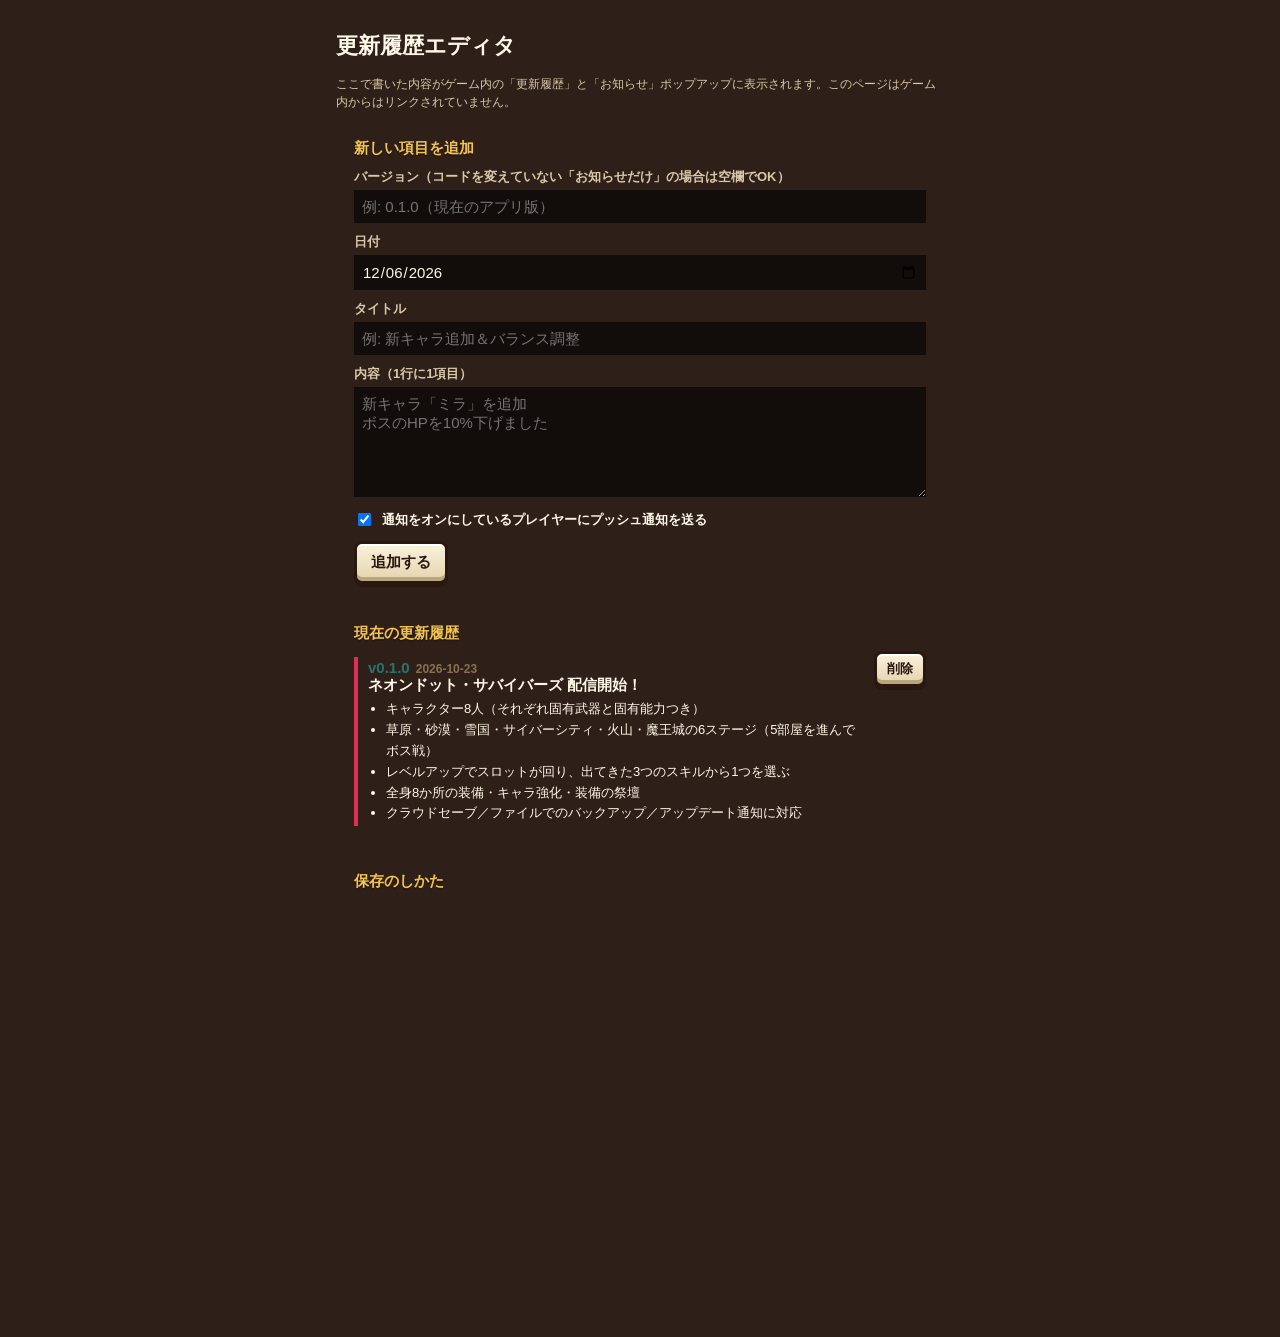
==== editor.html @ 1f6cefc2 "ネオンドット・サバイバーズ v0.1.0 初回公開 Co-Authored-By: Claude Opus 5.5 <noreply@anthropic.com> Claude-Session: ht" ====
<!doctype html>
<html lang="ja">
<head>
  <meta charset="utf-8">
  <meta name="viewport" content="width=device-width,initial-scale=1">
  <meta name="robots" content="noindex">
  <title>更新履歴エディタ</title>
  <link href="https://fonts.googleapis.com/css2?family=DotGothic16&display=swap" rel="stylesheet">
  <link rel="stylesheet" href="css/style.css">
  <style>
    html, body { overflow: auto; -webkit-user-select: text; user-select: text; }
    .wrap { max-width: 640px; margin: 0 auto; padding: 16px; }
    label { display: block; font-size: 13px; color: var(--muted); margin: 10px 0 4px; }
    input[type=text], input[type=date], textarea {
      width: 100%; background: #0009; color: var(--text); border: 2px solid var(--line);
      font-family: inherit; font-size: 15px; padding: 8px; -webkit-user-select: text; user-select: text;
    }
    textarea { min-height: 110px; }
    #out { font-family: monospace; font-size: 12px; min-height: 220px; }
    .entry-row { display: flex; align-items: flex-start; gap: 8px; }
    .entry-row .log-entry { flex: 1; margin: 6px 0; }
    ol { padding-left: 20px; font-size: 13px; line-height: 1.8; }
  </style>
</head>
<body>
  <div class="wrap">
    <h1 class="logo" style="font-size:22px">更新履歴エディタ</h1>
    <p class="muted">ここで書いた内容がゲーム内の「更新履歴」と「お知らせ」ポップアップに表示されます。このページはゲーム内からはリンクされていません。</p>

    <div class="panel">
      <h3>新しい項目を追加</h3>
      <label>バージョン（コードを変えていない「お知らせだけ」の場合は空欄でOK）</label>
      <input type="text" id="f-version" placeholder="例: 0.2.0">
      <label>日付</label>
      <input type="date" id="f-date">
      <label>タイトル</label>
      <input type="text" id="f-title" placeholder="例: 新キャラ追加＆バランス調整">
      <label>内容（1行に1項目）</label>
      <textarea id="f-items" placeholder="新キャラ「ミラ」を追加&#10;ボスのHPを10%下げました"></textarea>
      <label style="display:flex;gap:8px;align-items:center;color:var(--text)"><input type="checkbox" id="f-notify" checked> 通知をオンにしているプレイヤーにプッシュ通知を送る</label>
      <div class="row" style="margin-top:12px"><button class="btn primary" id="add">追加する</button></div>
    </div>

    <div class="panel">
      <h3>現在の更新履歴</h3>
      <div id="list"><p class="muted">読み込み中…</p></div>
    </div>

    <div class="panel">
      <h3>保存のしかた</h3>
      <ol>
        <li>下の「JSONをコピー」を押す</li>
        <li>「GitHubで開く」を押す（GitHubにログインした状態で）</li>
        <li>中身をすべて消して貼り付け →「Commit changes」</li>
        <li>数分後にゲームへ反映。通知にチェックがあればプッシュ通知も届きます</li>
      </ol>
      <textarea id="out" readonly></textarea>
      <div class="row" style="margin-top:8px">
        <button class="btn cyan" id="copy">JSONをコピー</button>
        <a class="btn" id="gh" target="_blank" rel="noopener" style="text-decoration:none">GitHubで開く</a>
      </div>
      <p class="muted" id="gh-note"></p>
    </div>
  </div>

  <script type="module">
    import { GITHUB_REPO, GITHUB_BRANCH } from './js/config.js';
    import { APP_VERSION } from './js/version.js';
    const $ = (s) => document.querySelector(s);
    const esc = (s) => String(s ?? '').replace(/[&<>"']/g, (c) => ({ '&': '&amp;', '<': '&lt;', '>': '&gt;', '"': '&quot;', "'": '&#39;' }[c]));
    let entries = [];

    $('#f-date').value = new Date().toLocaleDateString('sv-SE');
    $('#f-version').placeholder = `例: ${APP_VERSION}（現在のアプリ版）`;

    if (GITHUB_REPO) {
      $('#gh').href = `https://github.com/${GITHUB_REPO}/edit/${GITHUB_BRANCH}/changelog.json`;
    } else {
      $('#gh').removeAttribute('href');
      $('#gh').style.opacity = .4;
      $('#gh-note').textContent = 'js/config.js の GITHUB_REPO を設定するとボタンが使えます。';
    }

    function render() {
      $('#list').innerHTML = entries.length ? entries.map((e, i) => `
        <div class="entry-row">
          <div class="log-entry">
            <div><span class="ver">${e.version ? 'v' + esc(e.version) : 'お知らせ'}</span><span class="date">${esc(e.date)}</span>${e.notify ? ' <span class="muted">🔔</span>' : ''}</div>
            <div class="ttl">${esc(e.title)}</div>
            <ul>${(e.items || []).map((x) => `<li>${esc(x)}</li>`).join('')}</ul>
          </div>
          <button class="btn small danger" data-del="${i}">削除</button>
        </div>`).join('') : '<p class="muted">まだありません</p>';
      $('#out').value = JSON.stringify({ entries }, null, 2) + '\n';
    }

    $('#list').addEventListener('click', (e) => {
      const b = e.target.closest('[data-del]');
      if (b && confirm('この項目を削除しますか？')) { entries.splice(+b.dataset.del, 1); render(); }
    });

    $('#add').addEventListener('click', () => {
      const title = $('#f-title').value.trim();
      const items = $('#f-items').value.split('\n').map((s) => s.trim()).filter(Boolean);
      if (!title && !items.length) { alert('タイトルか内容を入力してください'); return; }
      const version = $('#f-version').value.trim();
      const date = $('#f-date').value;
      entries.unshift({ id: `${date}-${version || 'news'}-${Date.now().toString(36)}`, version, date, title, items, notify: $('#f-notify').checked });
      $('#f-title').value = ''; $('#f-items').value = '';
      render();
      $('#out').scrollIntoView({ behavior: 'smooth' });
    });

    $('#copy').addEventListener('click', async () => {
      try { await navigator.clipboard.writeText($('#out').value); } catch { $('#out').select(); document.execCommand('copy'); }
      $('#copy').textContent = 'コピーしました';
      setTimeout(() => ($('#copy').textContent = 'JSONをコピー'), 1500);
    });

    fetch('./changelog.json?t=' + Date.now(), { cache: 'no-store' })
      .then((r) => r.json()).then((j) => { entries = j.entries || []; render(); })
      .catch(() => { entries = []; render(); });
  </script>
</body>
</html>
---- css/style.css ----
/* ===== テーマ：手作りドットRPG風 =====
   枠画像（--f-panel など）と模様（--band など）は起動時に art.js で生成して差し込みます */
:root {
  --ink: #2a1810;
  --cream: #f4e8c8;
  --cream-d: #cdb88a;
  --brown: #4a3326;
  --brown-d: #2e1f18;
  --teal: #3fb6aa;
  --teal-d: #23766e;
  --gold: #f0c452;
  --red: #e02e58;
  --red-d: #9c1838;
  --green: #5aee6a;
  --text: #fff8e8;
  --muted: #d8c8a8;
  --safe-t: env(safe-area-inset-top, 0px);
  --safe-b: env(safe-area-inset-bottom, 0px);
  --font: 'M PLUS Rounded 1c', 'Hiragino Maru Gothic ProN', 'Hiragino Sans', 'Yu Gothic', sans-serif;
}

* { box-sizing: border-box; -webkit-tap-highlight-color: transparent; }
html, body {
  margin: 0; height: 100%; background: var(--brown-d); color: var(--text);
  font-family: var(--font); font-weight: 800; font-size: 15px; overflow: hidden;
  -webkit-user-select: none; user-select: none; touch-action: manipulation;
}
button { font-family: inherit; font-weight: 800; color: inherit; cursor: pointer; }
img.px, canvas { image-rendering: pixelated; image-rendering: crisp-edges; }
.hidden { display: none !important; }

/* 縁取り文字（参考画面のような白文字＋濃い縁） */
.ol {
  color: #fff;
  text-shadow: 2px 0 0 var(--ink), -2px 0 0 var(--ink), 0 2px 0 var(--ink), 0 -2px 0 var(--ink),
    1.5px 1.5px 0 var(--ink), -1.5px 1.5px 0 var(--ink), 1.5px -1.5px 0 var(--ink), -1.5px -1.5px 0 var(--ink), 0 3px 0 var(--ink);
}

#app { position: fixed; inset: 0; }
.screen { position: absolute; inset: 0; display: flex; flex-direction: column; }

/* 上下の飾り帯 */
.band { height: 22px; flex-shrink: 0; background: var(--band) repeat; background-size: 32px 32px; image-rendering: pixelated; box-shadow: inset 0 -3px 0 #8a7240, inset 0 3px 0 #d0bc84; }
#menu > .band:first-child, #loading > .band:first-child { height: calc(18px + var(--safe-t)); }
#menu > .band:last-child, #loading > .band:last-child { height: calc(14px + var(--safe-b)); }

/* ===== メニュー ===== */
#menu { background: var(--pattern) repeat, #3aa79c; background-size: 32px 32px; }
#menu > header, #menu > main, #menu > nav { width: 100%; max-width: 560px; margin: 0 auto; }

.topbar { display: flex; align-items: center; gap: 6px; padding: 8px 10px 6px; }
.rank {
  width: 52px; height: 52px; border-radius: 50%; flex-shrink: 0; position: relative;
  background: radial-gradient(circle at 40% 35%, #6ac8ff, #2a6ac8 70%); border: 3px solid var(--ink);
  box-shadow: inset 0 -4px 0 #1a4a98, 0 0 0 3px #e8d088, 0 3px 0 3px var(--ink);
  display: flex; flex-direction: column; align-items: center; justify-content: center; line-height: 1;
}
.rank-label { font-size: 10px; position: absolute; top: -8px; left: -6px; transform: rotate(-12deg); color: #ffd86a; }
.rank-num { font-size: 22px; }
.pill {
  flex: 1; display: flex; align-items: center; gap: 4px; height: 34px; padding: 0 10px 0 4px;
  background: linear-gradient(#3a2a20, #2a1c14); border: 3px solid var(--ink); border-radius: 18px;
  box-shadow: inset 0 0 0 2px #6a5038; font-size: 16px; justify-content: space-between;
}
.pill img { width: 26px; height: 26px; }
.cloud-dot { width: 26px; height: 26px; border: 3px solid var(--ink); border-radius: 50%; background: #6a5a50; padding: 0; flex-shrink: 0; }
.cloud-dot.ok { background: var(--green); }
.cloud-dot.syncing { background: var(--gold); animation: blink .6s steps(2) infinite; }
.cloud-dot.error { background: var(--red); }
@keyframes blink { 50% { opacity: .3; } }

#tab-content { flex: 1; overflow-y: auto; overflow-x: hidden; padding: 4px 10px 14px; -webkit-overflow-scrolling: touch; }

.tabbar { display: grid; grid-template-columns: repeat(4, 1fr); gap: 6px; padding: 6px 8px 8px; background: #6a5038; border-top: 3px solid var(--ink); box-shadow: inset 0 3px 0 #8a6a4a; }
.tabbar button {
  position: relative; height: 66px; padding: 4px 0 2px; border: 3px solid var(--ink); border-radius: 8px;
  background: linear-gradient(#f6ecd2, #dccca4); box-shadow: inset 0 -4px 0 #b8a07a, 0 3px 0 var(--ink);
  display: flex; flex-direction: column; align-items: center; justify-content: flex-end; gap: 1px; font-size: 13px;
}
.tabbar button img { height: 36px; width: auto; }
.tabbar button.active { background: linear-gradient(#5ad0c4, #2a948a); box-shadow: inset 0 -4px 0 #1a6a62, 0 3px 0 var(--ink); transform: translateY(-2px); }
.tabbar button:active { transform: translateY(2px); box-shadow: inset 0 -2px 0 #b8a07a, 0 1px 0 var(--ink); }
.dot-badge { position: absolute; top: 4px; right: 8px; width: 12px; height: 12px; border-radius: 50%; background: var(--red); border: 2px solid var(--ink); }

/* ===== 枠付きパネル ===== */
.panel { border: 12px solid transparent; border-image: var(--f-panel) 6 fill / 12px stretch; padding: 4px 6px; margin: 8px 0; image-rendering: pixelated; }
.paper { border: 12px solid transparent; border-image: var(--f-paper) 6 fill / 12px stretch; padding: 4px 6px; margin: 8px 0; color: var(--ink); }
.goldf { border: 12px solid transparent; border-image: var(--f-gold) 6 fill / 12px stretch; padding: 4px 6px; margin: 8px 0; }
.darkf { border: 12px solid transparent; border-image: var(--f-dark) 6 fill / 12px stretch; padding: 4px 6px; }
.panel h3, .goldf h3 { margin: 0 0 8px; font-size: 15px; color: var(--gold); text-shadow: 0 2px 0 var(--ink); }
.muted { color: var(--muted); font-size: 12px; font-weight: 500; line-height: 1.5; }
.paper .muted { color: #7a6040; }
.row { display: flex; gap: 8px; align-items: center; }
.row.wrap { flex-wrap: wrap; }
.spacer { flex: 1; }
.sep { height: 0; border-top: 2px dotted #c8b48a88; margin: 6px 0; }

/* ===== ボタン ===== */
.btn {
  font-size: 15px; padding: 9px 14px; border: 3px solid var(--ink); border-radius: 8px;
  background: linear-gradient(#fbf2dc, #e4d4ae); color: var(--ink);
  box-shadow: inset 0 -4px 0 #bba57c, inset 0 2px 0 #fff, 0 3px 0 var(--ink);
  position: relative;
}
.btn:active:not(:disabled) { transform: translateY(2px); box-shadow: inset 0 -2px 0 #bba57c, 0 1px 0 var(--ink); }
.btn.red { background: linear-gradient(#ff5a80, #d8204c); color: #fff; box-shadow: inset 0 -4px 0 var(--red-d), inset 0 2px 0 #ff9ab4, 0 3px 0 var(--ink); text-shadow: 0 2px 0 var(--red-d), 0 -1px 0 var(--red-d), 1px 0 0 var(--red-d), -1px 0 0 var(--red-d); }
.btn.teal { background: linear-gradient(#6adacc, #2a9a8e); color: #fff; box-shadow: inset 0 -4px 0 #1a6a62, inset 0 2px 0 #aaf4ea, 0 3px 0 var(--ink); text-shadow: 0 2px 0 #1a5a52, 1px 0 0 #1a5a52, -1px 0 0 #1a5a52; }
.btn.gold { background: linear-gradient(#ffe27a, #e0a822); color: var(--ink); box-shadow: inset 0 -4px 0 #a8740c, inset 0 2px 0 #fff4c0, 0 3px 0 var(--ink); }
.btn.dark { background: linear-gradient(#5a4436, #3a2a20); color: #fff; box-shadow: inset 0 -4px 0 #24160e, inset 0 2px 0 #7a604c, 0 3px 0 var(--ink); }
.btn.small { font-size: 13px; padding: 6px 10px; }
.btn.block { width: 100%; }
.btn:disabled { filter: grayscale(.7) brightness(.8); opacity: .75; }
.btn img { width: 18px; height: 18px; vertical-align: -4px; }

.stars { color: #ffd23a; letter-spacing: -1px; text-shadow: 0 2px 0 var(--ink); }
.stars .off { color: #6a5a4a; }

/* ===== ホーム ===== */
.home-top { display: flex; gap: 6px; justify-content: flex-end; }
.chip { font-size: 12px; padding: 5px 10px; border: 3px solid var(--ink); border-radius: 14px; background: var(--cream); color: var(--ink); box-shadow: 0 2px 0 var(--ink); position: relative; }
.chip .badge { position: absolute; top: -6px; right: -6px; width: 14px; height: 14px; border-radius: 50%; background: var(--red); border: 2px solid var(--ink); }

.stage-card { position: relative; }
.stage-ribbon {
  display: flex; align-items: center; justify-content: center; gap: 10px; margin: -2px -2px 8px; padding: 6px 8px;
  background: linear-gradient(#e8405e, #b81a40); border: 3px solid var(--ink); border-radius: 6px; box-shadow: inset 0 -3px 0 #8a1030;
}
.stage-ribbon .no { font-size: 22px; letter-spacing: 1px; }
.stage-ribbon .nm { font-size: 16px; }
.stage-view { position: relative; border: 3px solid var(--ink); border-radius: 4px; overflow: hidden; background: #000; }
.stage-view canvas { display: block; width: 100%; height: auto; }
.stage-arrow {
  position: absolute; top: 50%; transform: translateY(-50%); width: 40px; height: 56px; border: 3px solid var(--ink); border-radius: 8px;
  background: var(--cream); color: var(--ink); font-size: 18px; box-shadow: 0 3px 0 var(--ink); z-index: 2;
}
.stage-arrow.l { left: 6px; } .stage-arrow.r { right: 6px; }
.stage-arrow:disabled { opacity: .35; }
.rooms { display: flex; align-items: center; justify-content: center; gap: 6px; margin: 10px 0 4px; font-size: 12px; }
.rooms i { width: 18px; height: 18px; border: 3px solid var(--ink); border-radius: 4px; background: var(--cream); display: inline-block; }
.rooms i.boss { background: var(--red); width: 26px; }
.rooms .arrow { color: var(--cream-d); }
.stage-meta { display: flex; justify-content: space-between; font-size: 13px; margin-top: 4px; }
.stage-meta .ok { color: var(--green); } .stage-meta .warn { color: #ff8a9a; }
.btn-start { width: 100%; font-size: 28px; letter-spacing: 8px; padding: 12px 0 14px; margin-top: 6px; }

/* ===== 装備・キャラ ===== */
.subtabs { display: flex; gap: 6px; margin: 4px 0 0; }
.subtabs button { flex: 1; font-size: 14px; padding: 8px 4px; }
.subtabs button.active { background: linear-gradient(#ff5a80, #d8204c); color: #fff; box-shadow: inset 0 -4px 0 var(--red-d), 0 3px 0 var(--ink); text-shadow: 0 2px 0 var(--red-d); }

.equip-stage {
  display: grid; grid-template-columns: 1fr 1.25fr 1fr; gap: 6px; align-items: center; padding: 10px 6px; margin: 8px 0;
  border: 3px solid var(--ink); border-radius: 6px;
  background: radial-gradient(ellipse at 50% 65%, #fff4d8 0, #f0e2c0 45%, #d8c49a 100%);
  box-shadow: inset 0 0 0 3px #b89a6a; position: relative; overflow: hidden;
}
.equip-stage::before, .equip-stage::after { content: ''; position: absolute; top: 0; bottom: 0; width: 18px; background: linear-gradient(90deg, #7a1a2a, #b02a3a 50%, #7a1a2a); border: 0 solid var(--ink); }
.equip-stage::before { left: 0; border-right-width: 3px; } .equip-stage::after { right: 0; border-left-width: 3px; }
.slot-col { display: flex; flex-direction: column; gap: 6px; z-index: 1; }
.slot-col.l { padding-left: 14px; } .slot-col.r { padding-right: 14px; }
.equip-center { text-align: center; z-index: 1; }
.equip-center img { width: 100%; max-width: 150px; animation: bob 1.6s steps(2) infinite; }
@keyframes bob { 50% { transform: translateY(-3px); } }
.statbar { margin-top: 4px; padding: 4px 6px; background: #6a6a6aee; border: 3px solid var(--ink); border-radius: 6px; font-size: 13px; color: #fff; line-height: 1.3; }
.statbar b { color: #ffe27a; font-weight: 800; }

/* アイテムタイル（参考画面のレア度枠） */
.itile {
  position: relative; aspect-ratio: 1; padding: 0; border: 3px solid var(--ink); border-radius: 6px;
  background: radial-gradient(circle at 50% 45%, var(--rc) 0, var(--rd) 75%);
  box-shadow: inset 0 0 0 3px #f0c452, inset 0 0 0 5px var(--ink), 0 3px 0 var(--ink);
  display: flex; align-items: center; justify-content: center; overflow: hidden;
}
.itile img.ic { width: 64%; height: 64%; filter: drop-shadow(0 2px 0 #0006); }
.itile .lv { position: absolute; bottom: 2px; left: 0; right: 0; text-align: center; font-size: 11px; }
.itile .rar { position: absolute; top: 4px; left: 6px; font-size: 10px; }
.itile .who { position: absolute; top: 3px; right: 3px; width: 20px; height: 20px; border-radius: 50%; background: #fff8; border: 2px solid var(--ink); }
.itile.empty { background: #0002; box-shadow: inset 0 0 0 2px #b89a6a; border-style: dashed; color: #7a6040; font-size: 11px; flex-direction: column; }
.itile.empty img { width: 40%; opacity: .35; filter: grayscale(1); }
.itile.new::after { content: 'NEW'; position: absolute; top: 4px; right: 4px; font-size: 9px; background: var(--red); color: #fff; padding: 0 3px; border-radius: 3px; border: 1px solid var(--ink); }
.itile.ssr { animation: shine 2.5s linear infinite; }
@keyframes shine { 0%, 100% { filter: brightness(1); } 50% { filter: brightness(1.25); } }
.inv { display: grid; grid-template-columns: repeat(5, 1fr); gap: 6px; }
.inv-tools { display: flex; align-items: center; gap: 6px; margin: 6px 0; }
.inv-tools .filter { flex: 1; display: flex; gap: 4px; overflow-x: auto; }
.inv-tools .filter button { font-size: 11px; padding: 5px 8px; white-space: nowrap; }
.inv-tools .filter button.active { background: linear-gradient(#6adacc, #2a9a8e); color: #fff; text-shadow: 0 1px 0 #1a5a52; }

/* キャラ選択 */
.char-show {
  position: relative; display: grid; grid-template-columns: 1fr 1.15fr; gap: 6px; align-items: center; min-height: 220px; padding: 8px;
  border: 3px solid var(--ink); border-radius: 6px; margin: 8px 0; overflow: hidden;
  background: radial-gradient(ellipse at 30% 60%, #fffbe8 0, var(--cbg) 70%);
  box-shadow: inset 0 0 0 3px #ffffff55;
}
.char-show .big { width: 100%; max-width: 180px; justify-self: center; animation: bob 1.4s steps(2) infinite; filter: drop-shadow(0 6px 0 #0003); }
.char-info { color: #fff; }
.char-info .nm { font-size: 20px; }
.char-info .role { font-size: 11px; color: var(--muted); font-weight: 500; }
.char-info .lvline { font-size: 15px; margin: 4px 0 2px; }
.char-info .st { font-size: 14px; line-height: 1.5; }
.ability { display: flex; gap: 6px; align-items: center; margin-top: 6px; font-size: 12px; line-height: 1.3; text-align: left; width: 100%; background: none; border: 0; padding: 0; color: #fff; }
.ability img { width: 34px; height: 34px; flex-shrink: 0; border: 2px solid var(--ink); border-radius: 6px; background: linear-gradient(#ffe9a8, #e0b04a); box-shadow: inset 0 0 0 2px #fff6; }
.ability small { display: block; color: var(--muted); font-weight: 500; font-size: 11px; }
.char-grid { display: grid; grid-template-columns: repeat(4, 1fr); gap: 6px; }
.ctile {
  position: relative; aspect-ratio: 1; padding: 0; border: 3px solid var(--ink); border-radius: 6px; overflow: hidden;
  background: radial-gradient(circle at 50% 70%, #fff6dc, var(--cbg)); box-shadow: 0 3px 0 var(--ink);
}
.ctile img { width: 100%; height: 100%; object-fit: contain; image-rendering: pixelated; }
.ctile.active { box-shadow: 0 0 0 3px #ffe27a, 0 3px 0 var(--ink); transform: translateY(-2px); }
.ctile .pct { position: absolute; top: 2px; left: 0; right: 0; text-align: center; font-size: 10px; }
.ctile .lvl { position: absolute; bottom: 1px; right: 4px; font-size: 11px; }
.ctile .using { position: absolute; bottom: 1px; left: 4px; font-size: 10px; background: var(--red); padding: 0 4px; border-radius: 4px; border: 2px solid var(--ink); }
.ctile.locked img { filter: brightness(0) opacity(.55); }
.ctile.locked .lockic { position: absolute; inset: 0; display: flex; flex-direction: column; align-items: center; justify-content: center; font-size: 10px; }
.ctile.locked .lockic img { width: 40%; height: auto; filter: none; }

/* ===== 抽選 ===== */
.altar { text-align: center; padding: 10px; }
.altar img { width: 120px; filter: drop-shadow(0 0 12px #ffd86a); animation: bob 1.8s steps(2) infinite; }
.altar .ttl { font-size: 22px; margin-top: 4px; }
.rates { font-size: 12px; display: flex; gap: 10px; flex-wrap: wrap; justify-content: center; margin-top: 8px; }
.gacha-result { display: grid; grid-template-columns: repeat(5, 1fr); gap: 6px; }
.gacha-result .itile { animation: pop .35s steps(4) both; }
@keyframes pop { from { transform: scale(0) rotate(-20deg); } }

/* ===== 設定 ===== */
.set-row { display: flex; align-items: center; gap: 8px; padding: 8px 0; border-top: 2px dotted #c8b48a55; }
.set-row:first-of-type { border-top: 0; }
.set-row .lbl { flex: 1; }
.set-row .lbl small { display: block; color: var(--muted); font-size: 11px; font-weight: 500; margin-top: 2px; line-height: 1.4; }
.toggle { width: 58px; height: 30px; border: 3px solid var(--ink); border-radius: 16px; background: #6a5a50; position: relative; padding: 0; flex-shrink: 0; box-shadow: 0 2px 0 var(--ink); }
.toggle::after { content: ''; position: absolute; top: 2px; left: 2px; width: 20px; height: 20px; border-radius: 50%; background: #fff; border: 2px solid var(--ink); transition: left .1s; }
.toggle.on { background: var(--teal); }
.toggle.on::after { left: 30px; }
.account { display: flex; align-items: center; gap: 10px; margin-bottom: 8px; }
.account img { width: 38px; height: 38px; border-radius: 50%; border: 3px solid var(--ink); }
.btn-grid { display: grid; grid-template-columns: 1fr 1fr; gap: 8px; }

.log-entry { border-left: 4px solid var(--red); padding: 2px 0 2px 10px; margin: 10px 0; }
.log-entry .ver { color: var(--teal-d); }
.log-entry .date { color: #8a7050; font-size: 12px; margin-left: 6px; }
.log-entry ul { margin: 4px 0 0; padding-left: 18px; font-size: 13px; line-height: 1.6; font-weight: 500; }

/* ===== モーダル ===== */
#modal-root .overlay { position: fixed; inset: 0; z-index: 50; background: rgba(20,10,8,.62); display: flex; align-items: center; justify-content: center; padding: 14px; animation: fade .12s; }
@keyframes fade { from { opacity: 0; } }
.modal { width: 100%; max-width: 420px; max-height: 86vh; overflow-y: auto; color: var(--ink); animation: zoom .16s steps(3); border: 14px solid transparent; border-image: var(--f-paper) 6 fill / 14px stretch; padding: 4px 6px; }
@keyframes zoom { from { transform: scale(.85); } }
.modal h2 { margin: -4px -6px 10px; padding: 8px; font-size: 18px; text-align: center; background: linear-gradient(#e8405e, #b81a40); border: 3px solid var(--ink); border-radius: 6px; color: #fff; text-shadow: 0 2px 0 #7a1030; box-shadow: inset 0 -3px 0 #8a1030; }
.modal .mbody { font-size: 14px; line-height: 1.6; font-weight: 500; }
.modal .mbody b { font-weight: 800; }
.modal .mbtns { display: flex; gap: 8px; margin-top: 14px; flex-wrap: wrap; }
.modal .mbtns .btn { flex: 1; min-width: 96px; }
.modal textarea { width: 100%; height: 110px; background: #fff; color: var(--ink); border: 3px solid var(--ink); border-radius: 6px; font-family: monospace; font-size: 11px; padding: 6px; -webkit-user-select: text; user-select: text; }
.compare { display: grid; grid-template-columns: 1fr 1fr; gap: 8px; }
.compare > div { background: #fff8; border: 3px solid var(--ink); border-radius: 6px; padding: 8px; font-size: 12px; line-height: 1.7; }
.compare h4 { margin: 0 0 4px; color: var(--red-d); font-size: 14px; }
.item-detail { display: flex; gap: 12px; align-items: flex-start; }
.item-detail .itile { width: 84px; flex-shrink: 0; }
.item-detail .stats div { font-size: 14px; }

/* リザルト */
.result-title { font-size: 30px; text-align: center; letter-spacing: 3px; margin: 2px 0 8px; }
.result-title.win { color: #ffd23a; }
.result-title.lose { color: #ff6a8a; }
.result-grid { display: grid; grid-template-columns: auto 1fr; gap: 3px 12px; font-size: 14px; }
.result-grid b { color: #8a6a4a; }
.rewards { display: flex; gap: 6px; justify-content: center; flex-wrap: wrap; margin-top: 10px; }
.reward { background: #fff8; border: 3px solid var(--ink); border-radius: 8px; padding: 4px 10px; display: flex; align-items: center; gap: 6px; font-size: 14px; }
.reward img { width: 24px; height: 24px; }

/* ===== 戦闘画面 ===== */
#battle { background: #000; touch-action: none; }
#game { position: absolute; inset: 0; width: 100%; height: 100%; }
.battle-band { position: absolute; left: 0; right: 0; z-index: 4; pointer-events: none; }
.battle-band.top { top: 0; height: calc(14px + var(--safe-t)); }
.battle-band.bottom { bottom: 0; height: calc(12px + var(--safe-b)); }
.hud { position: absolute; inset: 0; pointer-events: none; z-index: 5; }
.round-btn {
  pointer-events: auto; position: absolute; top: calc(20px + var(--safe-t)); right: 8px; width: 58px; height: 58px; border-radius: 50%;
  background: radial-gradient(circle at 40% 35%, #5a4a40, #2a1c16); border: 3px solid #f4e8c8; box-shadow: 0 0 0 3px var(--ink), 0 3px 0 3px var(--ink);
  color: #fff; font-size: 11px; line-height: 1.2;
}
.hud-left { position: absolute; left: 0; top: calc(86px + var(--safe-t)); display: flex; flex-direction: column; gap: 6px; }
.hbar {
  display: flex; align-items: center; gap: 6px; min-width: 150px; height: 30px; padding: 0 12px 0 8px; justify-content: space-between;
  background: linear-gradient(#5a4232, #3a2a20); border: 3px solid var(--ink); border-left: 0; border-radius: 0 16px 16px 0;
  box-shadow: inset 0 0 0 2px #3fb6aa88; font-size: 15px;
}
.hbar img { width: 22px; height: 22px; }
.hlabel { font-size: 11px; background: #fff; color: var(--ink); padding: 0 6px; border-radius: 4px; border: 2px solid var(--ink); }
.hud-right { position: absolute; right: 74px; top: calc(22px + var(--safe-t)); width: 150px; }
.lvbox { display: flex; justify-content: space-between; align-items: center; height: 30px; padding: 0 10px; background: linear-gradient(#5a4232, #3a2a20); border: 3px solid var(--ink); border-radius: 6px 6px 0 0; font-size: 17px; }
.expbar { height: 12px; background: #2a1c14; border: 3px solid var(--ink); border-top: 0; border-radius: 0 0 6px 6px; padding: 1px; }
.expbar .fill { height: 100%; width: 0; background: linear-gradient(#fff27a, #e0c020); border-radius: 2px; }
.roombox { margin-top: 6px; font-size: 12px; text-align: right; }
.roombar { height: 10px; background: #2a1c14; border: 3px solid var(--ink); border-radius: 6px; margin-top: 2px; overflow: hidden; }
.roombar .fill { height: 100%; width: 0; background: linear-gradient(#7aff8a, #2ab83a); }
.roombar.open .fill { background: linear-gradient(#ffe27a, #e0a822); animation: blink .5s steps(2) infinite; }
.bossbar { position: absolute; left: 50%; transform: translateX(-50%); bottom: calc(28px + var(--safe-b)); width: min(320px, 70vw); display: flex; align-items: center; gap: 6px; font-size: 13px; }
.bossbar .track { flex: 1; height: 14px; background: #2a1c14; border: 3px solid var(--ink); border-radius: 6px; overflow: hidden; }
.bossbar .fill { height: 100%; width: 100%; background: linear-gradient(#ff7a8a, #d8204c); }
.banner { position: absolute; top: 40%; left: 0; right: 0; text-align: center; font-size: 26px; z-index: 6; pointer-events: none; opacity: 0; }
.banner.show { animation: banner 1.8s forwards; }
@keyframes banner { 0% { opacity: 0; transform: scale(1.8); } 12% { opacity: 1; transform: scale(1); } 80% { opacity: 1; } 100% { opacity: 0; transform: translateY(-20px); } }
#joy { position: absolute; width: 100px; height: 100px; margin: -50px 0 0 -50px; border: 3px solid #fff8; border-radius: 50%; z-index: 4; pointer-events: none; background: #0002; }
#joy-knob { position: absolute; left: 50%; top: 50%; width: 42px; height: 42px; margin: -21px 0 0 -21px; border-radius: 50%; background: #fff6; border: 3px solid #fff; }
.hint { position: absolute; bottom: calc(40px + var(--safe-b)); left: 0; right: 0; text-align: center; font-size: 14px; pointer-events: none; animation: blink 1.2s steps(2) infinite; z-index: 5; }

/* レベルアップ（スロット） */
#levelup { position: absolute; inset: 0; z-index: 20; background: rgba(30,14,10,.55); display: flex; flex-direction: column; justify-content: center; padding: 0 12px; }
.lv-title { text-align: center; font-size: 16px; margin-bottom: 10px; }
.lv-cards { display: flex; flex-direction: column; gap: 10px; width: 100%; max-width: 480px; margin: 0 auto; }
.lv-card {
  position: relative; display: flex; gap: 12px; align-items: center; text-align: left; padding: 10px 12px; min-height: 96px; color: #fff;
  border: 12px solid transparent; border-image: var(--f-panel) 6 fill / 12px stretch; background: none;
  clip-path: polygon(14px 0, 100% 0, 100% calc(100% - 14px), calc(100% - 14px) 100%, 0 100%, 0 14px);
  animation: cardin .25s steps(4) both;
}
.lv-card:nth-child(2) { animation-delay: .05s; } .lv-card:nth-child(3) { animation-delay: .1s; }
@keyframes cardin { from { transform: translateX(-40px); opacity: 0; } }
.lv-card.ready:active { transform: scale(.97); }
.lv-card.ready::after { content: ''; position: absolute; inset: -12px; border: 3px solid transparent; }
.lv-card.ready:hover { filter: brightness(1.12); }
.reel-frame { width: 70px; height: 70px; flex-shrink: 0; border: 3px solid var(--ink); border-radius: 8px; padding: 4px; position: relative; background: linear-gradient(#ffe9a8, #c89a3a); box-shadow: inset 0 0 0 2px #fff8; }
.reel-frame.w { background: linear-gradient(#ffb0a0, #d8503a); }
.reel-frame.p { background: linear-gradient(#b8f0a0, #4ab84a); }
.reel-frame.s { background: linear-gradient(135deg, #ff7a9a, #ffd23a, #6ae86a, #4ac8ff, #c45cff); }
.reel { width: 100%; height: 100%; overflow: hidden; border-radius: 4px; background: #fff8e0; border: 2px solid var(--ink); }
.reel .strip { display: flex; flex-direction: column; }
.reel .strip img { width: 100%; aspect-ratio: 1; padding: 6px; display: block; }
.lv-text { flex: 1; min-width: 0; }
.lv-name { font-size: 16px; }
.lv-desc { font-size: 13px; font-weight: 500; line-height: 1.45; color: #f4e8c8; }
.lv-card .lv-badge { position: absolute; top: -6px; right: 0; font-size: 11px; padding: 1px 8px; border-radius: 10px; border: 2px solid var(--ink); background: var(--gold); color: var(--ink); }
.lv-card .lv-badge.new { background: var(--red); color: #fff; }
.lv-card .lv-badge.sp { background: linear-gradient(90deg, #ff7a9a, #ffd23a, #4ac8ff); }
.lv-text.spin .lv-name, .lv-text.spin .lv-desc { opacity: .35; }
.lv-build { display: flex; gap: 4px; flex-wrap: wrap; justify-content: center; margin-top: 12px; }
.lv-build span { display: flex; align-items: center; gap: 2px; font-size: 11px; background: #2a1c14cc; border: 2px solid var(--ink); border-radius: 6px; padding: 1px 6px 1px 2px; color: #fff; }
.lv-build img { width: 18px; height: 18px; }

/* ===== ロード画面 ===== */
#loading { position: fixed; inset: 0; z-index: 80; display: flex; flex-direction: column; background: #382810; }
.load-body { flex: 1; display: flex; flex-direction: column; align-items: center; justify-content: center; background: linear-gradient(#3a3020 0 25%, #382810 25%); }
#load-cv { width: 256px; height: 160px; }
.load-text { font-size: 20px; margin-top: 4px; letter-spacing: 1px; }
.load-tip { font-size: 12px; color: var(--muted); font-weight: 500; margin-top: 18px; padding: 0 30px; text-align: center; line-height: 1.6; max-width: 360px; }

/* ===== トースト ===== */
#toast { position: fixed; left: 50%; bottom: calc(100px + var(--safe-b)); transform: translateX(-50%); z-index: 90; display: flex; flex-direction: column; gap: 6px; align-items: center; pointer-events: none; }
#toast div { background: var(--cream); color: var(--ink); border: 3px solid var(--ink); border-radius: 10px; padding: 7px 14px; font-size: 14px; animation: toast 2.6s forwards; max-width: 88vw; text-align: center; box-shadow: 0 3px 0 var(--ink); }
@keyframes toast { 0% { opacity: 0; transform: translateY(10px); } 10%, 85% { opacity: 1; transform: none; } 100% { opacity: 0; } }

@media (min-width: 700px) {
  .equip-center img { max-width: 180px; }
}
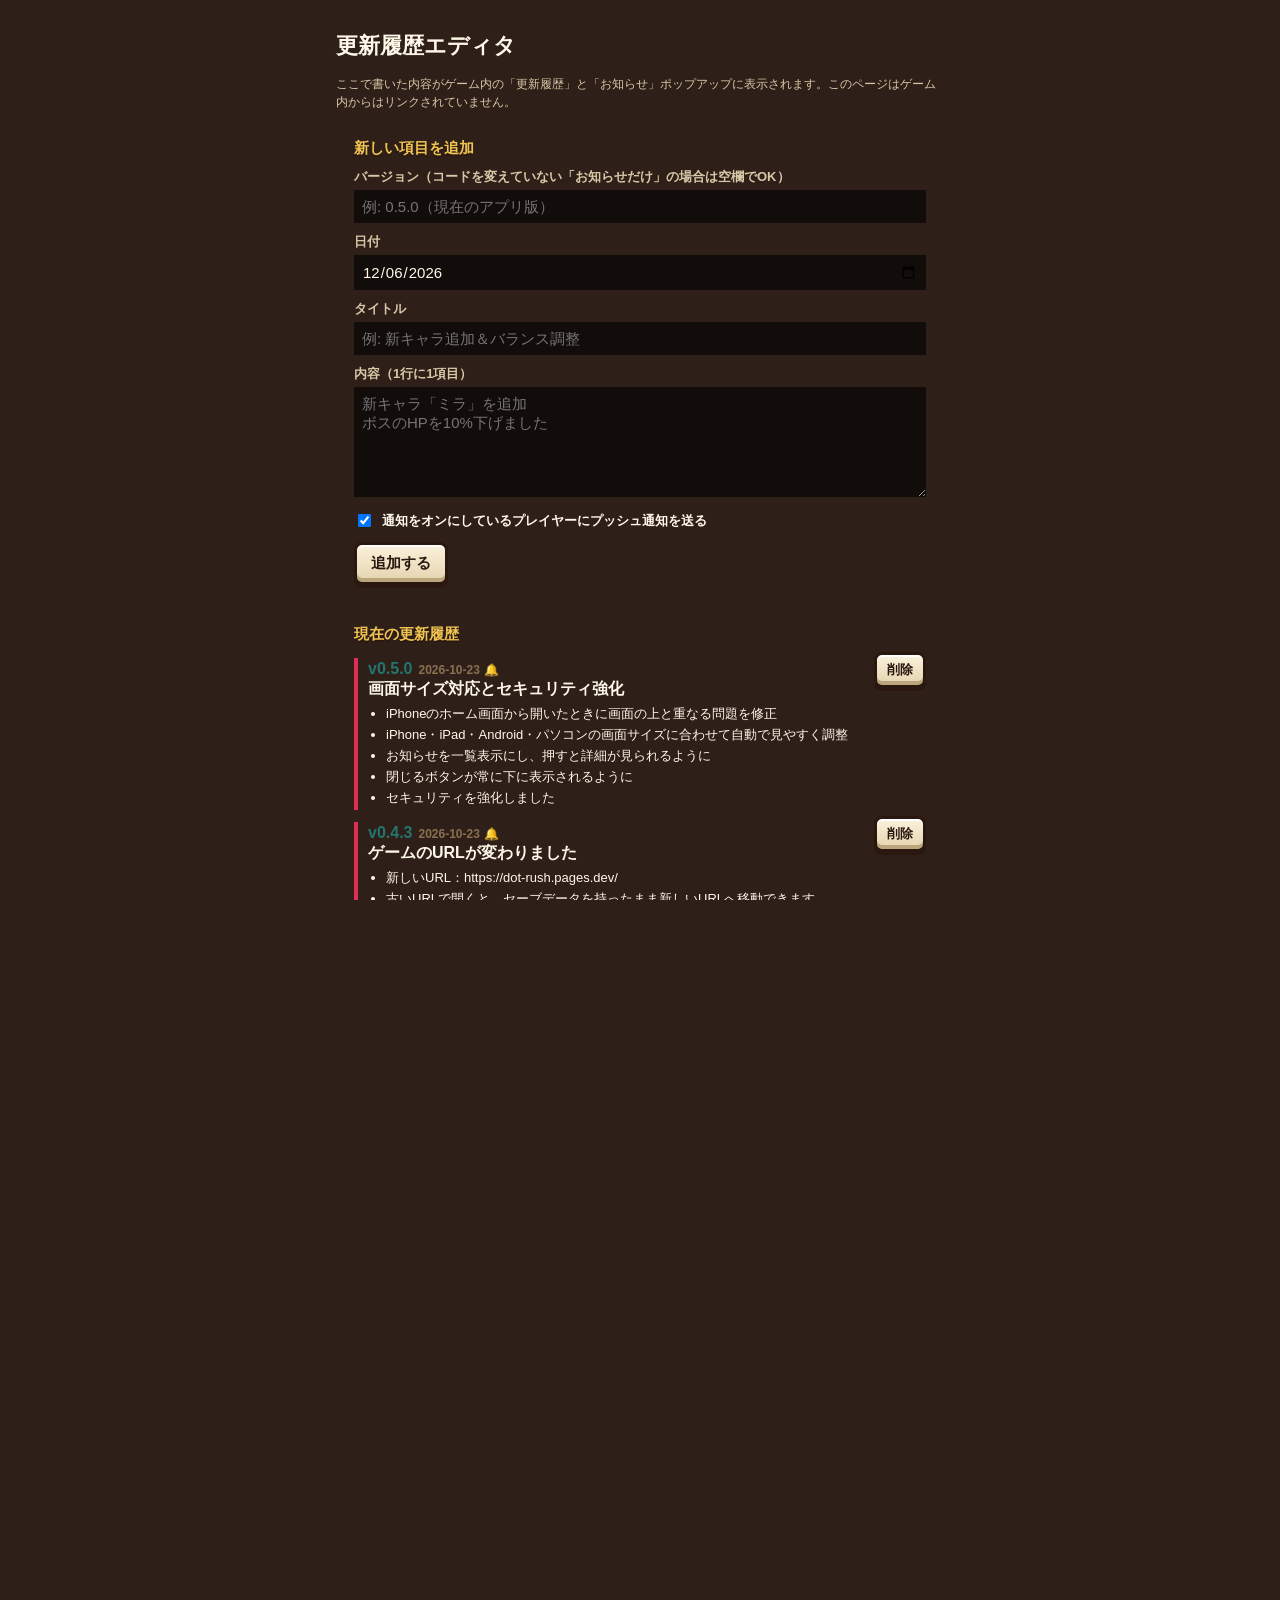
==== commit e5ad0f81: "v0.5.0 安全領域・全端末サイズ対応、お知らせ一覧化、閉じるボタン固定、セキュリティ強化（CSP等ヘッダー、Firestoreルール、データ無害化、引っ越しリンク保護、App Check対応） C" ====
--- a/editor.html
+++ b/editor.html
@@ -63,63 +63,6 @@
     </div>
   </div>
 
-  <script type="module">
-    import { GITHUB_REPO, GITHUB_BRANCH } from './js/config.js';
-    import { APP_VERSION } from './js/version.js';
-    const $ = (s) => document.querySelector(s);
-    const esc = (s) => String(s ?? '').replace(/[&<>"']/g, (c) => ({ '&': '&amp;', '<': '&lt;', '>': '&gt;', '"': '&quot;', "'": '&#39;' }[c]));
-    let entries = [];
-
-    $('#f-date').value = new Date().toLocaleDateString('sv-SE');
-    $('#f-version').placeholder = `例: ${APP_VERSION}（現在のアプリ版）`;
-
-    if (GITHUB_REPO) {
-      $('#gh').href = `https://github.com/${GITHUB_REPO}/edit/${GITHUB_BRANCH}/changelog.json`;
-    } else {
-      $('#gh').removeAttribute('href');
-      $('#gh').style.opacity = .4;
-      $('#gh-note').textContent = 'js/config.js の GITHUB_REPO を設定するとボタンが使えます。';
-    }
-
-    function render() {
-      $('#list').innerHTML = entries.length ? entries.map((e, i) => `
-        <div class="entry-row">
-          <div class="log-entry">
-            <div><span class="ver">${e.version ? 'v' + esc(e.version) : 'お知らせ'}</span><span class="date">${esc(e.date)}</span>${e.notify ? ' <span class="muted">🔔</span>' : ''}</div>
-            <div class="ttl">${esc(e.title)}</div>
-            <ul>${(e.items || []).map((x) => `<li>${esc(x)}</li>`).join('')}</ul>
-          </div>
-          <button class="btn small danger" data-del="${i}">削除</button>
-        </div>`).join('') : '<p class="muted">まだありません</p>';
-      $('#out').value = JSON.stringify({ entries }, null, 2) + '\n';
-    }
-
-    $('#list').addEventListener('click', (e) => {
-      const b = e.target.closest('[data-del]');
-      if (b && confirm('この項目を削除しますか？')) { entries.splice(+b.dataset.del, 1); render(); }
-    });
-
-    $('#add').addEventListener('click', () => {
-      const title = $('#f-title').value.trim();
-      const items = $('#f-items').value.split('\n').map((s) => s.trim()).filter(Boolean);
-      if (!title && !items.length) { alert('タイトルか内容を入力してください'); return; }
-      const version = $('#f-version').value.trim();
-      const date = $('#f-date').value;
-      entries.unshift({ id: `${date}-${version || 'news'}-${Date.now().toString(36)}`, version, date, title, items, notify: $('#f-notify').checked });
-      $('#f-title').value = ''; $('#f-items').value = '';
-      render();
-      $('#out').scrollIntoView({ behavior: 'smooth' });
-    });
-
-    $('#copy').addEventListener('click', async () => {
-      try { await navigator.clipboard.writeText($('#out').value); } catch { $('#out').select(); document.execCommand('copy'); }
-      $('#copy').textContent = 'コピーしました';
-      setTimeout(() => ($('#copy').textContent = 'JSONをコピー'), 1500);
-    });
-
-    fetch('./changelog.json?t=' + Date.now(), { cache: 'no-store' })
-      .then((r) => r.json()).then((j) => { entries = j.entries || []; render(); })
-      .catch(() => { entries = []; render(); });
-  </script>
+  <script type="module" src="js/editor.js"></script>
 </body>
 </html>
--- a/css/style.css
+++ b/css/style.css
@@ -222,8 +222,8 @@
 .altar .ttl { font-size: 22px; margin-top: 4px; }
 .rates { font-size: 12px; display: flex; gap: 10px; flex-wrap: wrap; justify-content: center; margin-top: 8px; }
 .gacha-result { display: grid; grid-template-columns: repeat(5, 1fr); gap: 6px; }
-.gacha-result .itile { animation: pop .35s steps(4) both; }
-@keyframes pop { from { transform: scale(0) rotate(-20deg); } }
+.gacha-result .gres { animation: rise .4s var(--ease-out, ease-out) backwards; }
+@keyframes pop { from { transform: scale(.6); opacity: 0; } }
 
 /* ===== 設定 ===== */
 .set-row { display: flex; align-items: center; gap: 8px; padding: 8px 0; border-top: 2px dotted #c8b48a55; }
@@ -317,10 +317,10 @@
   position: relative; display: flex; gap: 12px; align-items: center; text-align: left; padding: 10px 12px; min-height: 96px; color: #fff;
   border: 12px solid transparent; border-image: var(--f-panel) 6 fill / 12px stretch; background: none;
   clip-path: polygon(14px 0, 100% 0, 100% calc(100% - 14px), calc(100% - 14px) 100%, 0 100%, 0 14px);
-  animation: cardin .25s steps(4) both;
-}
-.lv-card:nth-child(2) { animation-delay: .05s; } .lv-card:nth-child(3) { animation-delay: .1s; }
-@keyframes cardin { from { transform: translateX(-40px); opacity: 0; } }
+  transition: transform .35s cubic-bezier(.34,1.56,.64,1), opacity .25s ease-out, filter .15s;
+}
+/* 登場前（JSでクラスを外すと元の位置へ。iPhoneでアニメが途中で止まってもズレない） */
+.lv-card.pre { opacity: 0; transform: translateY(18px) scale(.96); }
 .lv-card.ready:active { transform: scale(.97); }
 .lv-card.ready::after { content: ''; position: absolute; inset: -12px; border: 3px solid transparent; }
 .lv-card.ready:hover { filter: brightness(1.12); }
@@ -357,3 +357,419 @@
 @media (min-width: 700px) {
   .equip-center img { max-width: 180px; }
 }
+
+/* ===== 音量バー ===== */
+.vol-row { display: flex; align-items: center; gap: 10px; padding: 8px 0; }
+.vol-row .vl { width: 52px; font-size: 14px; }
+.vol-row .vv { width: 34px; text-align: right; font-size: 14px; color: var(--gold); }
+.vol-row input[type=range] { flex: 1; -webkit-appearance: none; appearance: none; height: 16px; border: 3px solid var(--ink); border-radius: 10px; background: linear-gradient(#2a1c14, #4a3326); outline: none; }
+.vol-row input[type=range]::-webkit-slider-thumb { -webkit-appearance: none; width: 28px; height: 28px; border-radius: 50%; background: linear-gradient(#fff6dc, #e4d4ae); border: 3px solid var(--ink); box-shadow: 0 2px 0 var(--ink); }
+.vol-row input[type=range]::-moz-range-thumb { width: 24px; height: 24px; border-radius: 50%; background: #f4e8c8; border: 3px solid var(--ink); }
+.sel { font-family: inherit; font-weight: 800; font-size: 13px; padding: 6px 8px; border: 3px solid var(--ink); border-radius: 8px; background: var(--cream); color: var(--ink); }
+
+/* ===== ステージのロック ===== */
+.stage-ribbon.locked { background: linear-gradient(#7a6a5a, #4a3e34); box-shadow: inset 0 -3px 0 #2e241c; }
+.stage-ribbon img { width: 22px; height: 22px; }
+.stage-lock { position: absolute; inset: 0; display: flex; flex-direction: column; align-items: center; justify-content: center; gap: 6px; pointer-events: none; font-size: 15px; }
+.stage-lock img { width: 56px; height: 56px; filter: drop-shadow(0 3px 0 #0008); }
+.btn-start.locked { background: linear-gradient(#8a7a66, #5e5244); color: #d8c8a8; box-shadow: inset 0 -4px 0 #3e342a, 0 3px 0 var(--ink); filter: none; opacity: 1; letter-spacing: 2px; font-size: 22px; }
+.btn-start.locked img { width: 26px; height: 26px; vertical-align: -5px; }
+.stage-grid { display: grid; grid-template-columns: repeat(5, 1fr); gap: 6px; max-height: 55vh; overflow-y: auto; padding: 2px; }
+.stile { position: relative; aspect-ratio: 1; padding: 0; border: 3px solid var(--ink); border-radius: 6px; background: linear-gradient(var(--bc), var(--bd)); box-shadow: 0 2px 0 var(--ink); display: flex; flex-direction: column; align-items: center; justify-content: center; }
+.stile .sn { font-size: 18px; }
+.stile .sb { font-size: 8px; color: #fff; text-shadow: 0 1px 0 #000; }
+.stile.lock { filter: grayscale(.75) brightness(.7); }
+.stile .lk { position: absolute; width: 22px; height: 22px; bottom: 2px; right: 2px; filter: none; }
+.stile .ck { position: absolute; top: 0; right: 4px; font-size: 13px; color: #7aff8a; }
+.stile.sel { box-shadow: 0 0 0 3px #ffe27a, 0 2px 0 var(--ink); }
+
+/* ===== ホームのアイコンボタン ===== */
+.home-icons { display: flex; gap: 8px; justify-content: space-between; margin: 2px 0 6px; }
+.hicon {
+  position: relative; flex: 1; height: 62px; padding: 4px 0 2px; border: 3px solid var(--ink); border-radius: 10px;
+  background: linear-gradient(#5a4232, #3a2a20); box-shadow: inset 0 0 0 2px #3fb6aa88, 0 3px 0 var(--ink);
+  display: flex; flex-direction: column; align-items: center; justify-content: flex-end; gap: 1px; font-size: 11px;
+}
+.hicon img { height: 32px; width: auto; }
+.hicon:active { transform: translateY(2px); box-shadow: inset 0 0 0 2px #3fb6aa88, 0 1px 0 var(--ink); }
+.hbadge { position: absolute; top: -7px; right: -5px; min-width: 20px; height: 20px; padding: 0 4px; border-radius: 10px; background: var(--red); border: 2px solid var(--ink); color: #fff; font-size: 11px; font-style: normal; line-height: 16px; text-align: center; }
+
+/* キャラ：覚醒・★5 */
+.awk { margin-left: 6px; font-size: 11px; padding: 1px 6px; border-radius: 8px; background: var(--red); color: #fff; vertical-align: 2px; }
+.ctile .pct { top: auto; bottom: 1px; left: 3px; right: auto; font-size: 11px; color: #ffe27a; }
+.ctile .star5 { position: absolute; inset: 0; pointer-events: none; border-radius: 3px; box-shadow: inset 0 0 0 2px #ffe27a, inset 0 0 12px #ffd23a88; }
+
+/* ===== ガチャ ===== */
+.gbanner {
+  position: relative; height: 170px; margin: 8px 0; border: 3px solid var(--ink); border-radius: 8px; overflow: hidden;
+  display: flex; flex-direction: column; align-items: center; justify-content: flex-end; padding-bottom: 10px;
+  box-shadow: inset 0 0 0 3px #ffe27a, 0 3px 0 var(--ink);
+}
+.gbanner.char { background: radial-gradient(ellipse at 50% 40%, #fff6c8 0, #ffb84a 35%, #c8406a 75%, #5a1a4a 100%); }
+.gbanner.equip { background: radial-gradient(ellipse at 50% 40%, #e8f8ff 0, #6ac8ff 35%, #3a5ac8 75%, #1a1a5a 100%); }
+.gbanner::before { content: ''; position: absolute; left: 50%; top: 45%; width: 260%; aspect-ratio: 1; background: repeating-conic-gradient(from 0deg, #ffffff26 0 8deg, transparent 8deg 20deg); transform: translate(-50%, -50%); animation: spinC 14s linear infinite; pointer-events: none; }
+@keyframes spinC { to { transform: translate(-50%, -50%) rotate(360deg); } }
+@keyframes spin { to { transform: rotate(360deg); } }
+.gb-chars, .gb-items { position: absolute; top: 12px; left: 0; right: 0; display: flex; justify-content: center; gap: 2px; }
+.gb-chars img { width: 25%; max-width: 92px; animation: bob 1.4s steps(2) infinite; filter: drop-shadow(0 4px 0 #0004); }
+.gb-chars img:nth-child(2) { animation-delay: .35s; } .gb-chars img:nth-child(3) { animation-delay: .7s; }
+.gb-items img { width: 15%; max-width: 60px; animation: bob 1.6s steps(2) infinite; }
+.gb-title { position: relative; font-size: 20px; }
+.gb-names { position: relative; font-size: 12px; }
+.gpay { display: flex; align-items: center; gap: 6px; margin: 10px 0 6px; font-size: 14px; }
+.gpay img { width: 24px; height: 24px; }
+.gpay .own { font-size: 12px; color: var(--gold); }
+.btn small { display: block; font-size: 11px; font-weight: 500; }
+.btn > small { display: block; font-size: 11px; opacity: .9; }
+.gacha-result.chars { grid-template-columns: repeat(5, 1fr); }
+.ctile.res { animation: none; }
+.ctile.res.s5 { box-shadow: 0 0 0 3px #ffe27a, 0 0 12px #ffd23a; }
+.ctile.res.s4 { box-shadow: 0 0 0 2px #c45cff; }
+.ctile .rs { position: absolute; top: 1px; left: 0; right: 0; text-align: center; font-size: 8px; color: #ffd23a; letter-spacing: -1px; }
+.ctile .rn { position: absolute; bottom: 1px; left: 0; right: 0; text-align: center; font-size: 9px; }
+.ctile .rnew { font-size: 9px; background: var(--red); color: #fff; padding: 0 3px; border-radius: 3px; border: 1px solid var(--ink); text-shadow: none; font-weight: 800; }
+
+
+/* ガチャ演出 */
+.greveal { position: fixed; inset: 0; z-index: 70; display: flex; flex-direction: column; align-items: center; justify-content: center; background: radial-gradient(circle, #2a1a3a, #0a0610); animation: fade .2s; }
+.gorb { width: 90px; height: 90px; border-radius: 50%; background: radial-gradient(circle at 40% 35%, #fff, #9ad0ff 40%, #3a5ac8); box-shadow: 0 0 40px #9ad0ff; animation: orb 1.2s ease-in forwards; }
+.greveal.g4 .gorb { background: radial-gradient(circle at 40% 35%, #fff, #ffe27a 40%, #e0a020); box-shadow: 0 0 50px #ffd23a; }
+.greveal.g5 .gorb { background: conic-gradient(#ff7a9a, #ffd23a, #6ae86a, #4ac8ff, #c45cff, #ff7a9a); box-shadow: 0 0 70px #fff; animation: orb 1.2s ease-in forwards, spin .6s linear infinite; }
+@keyframes orb { 0% { transform: scale(.2); } 70% { transform: scale(1); } 85% { transform: scale(1.4); } 100% { transform: scale(8); opacity: 0; } }
+.gtext { margin-top: 28px; font-size: 18px; animation: blink .8s steps(2) infinite; }
+
+/* ===== プレゼント・ミッション・ログボ ===== */
+.plist, .mlist { display: flex; flex-direction: column; gap: 6px; max-height: 52vh; overflow-y: auto; }
+.prow, .mrow { display: flex; align-items: center; gap: 8px; padding: 8px; background: #fff8; border: 3px solid var(--ink); border-radius: 8px; }
+.pic { width: 34px; height: 34px; flex-shrink: 0; }
+.pinfo, .minfo { flex: 1; min-width: 0; font-size: 13px; font-weight: 800; }
+.pdate { font-size: 10px; color: #8a7050; font-weight: 500; }
+.prw { display: flex; gap: 8px; flex-wrap: wrap; margin-top: 2px; }
+.rw { display: inline-flex; align-items: center; gap: 2px; font-size: 12px; }
+.rw img { width: 20px; height: 20px; }
+.mtabs { display: flex; gap: 4px; }
+.mtabs .btn { flex: 1; position: relative; font-size: 12px; padding: 6px 2px; white-space: nowrap; }
+.mtabs .btn.active { background: linear-gradient(#ff5a80, #d8204c); color: #fff; box-shadow: inset 0 -4px 0 var(--red-d), 0 3px 0 var(--ink); }
+.mbar { position: relative; height: 14px; margin: 4px 0 2px; background: #2a1c14; border: 2px solid var(--ink); border-radius: 7px; overflow: hidden; }
+.mbar div { height: 100%; background: linear-gradient(#7aff8a, #2ab83a); }
+.mbar span { position: absolute; inset: 0; text-align: center; font-size: 10px; line-height: 10px; color: #fff; text-shadow: 0 1px 0 #000; }
+.mrow.claimed { opacity: .55; }
+.mdone { font-size: 12px; color: #8a7050; }
+.lgrid { display: grid; grid-template-columns: repeat(4, 1fr); gap: 6px; }
+.lcell { position: relative; padding: 6px 2px; text-align: center; background: #fff8; border: 3px solid var(--ink); border-radius: 8px; min-height: 74px; }
+.lcell:last-child { grid-column: span 2; background: linear-gradient(#fff6c8, #ffd86a); }
+.lcell .lday { font-size: 11px; }
+.lcell .prw { justify-content: center; }
+.lcell.got { background: #d8c8a8; }
+.lcell.today { box-shadow: 0 0 0 3px var(--red); animation: pop .4s steps(4); }
+.lstamp { position: absolute; inset: 0; display: flex; align-items: center; justify-content: center; font-size: 28px; color: #ff4f6d; transform: rotate(-15deg); }
+
+/* ===== ヘッダーのプロフィール ===== */
+.me { display: flex; align-items: center; gap: 6px; padding: 0; background: none; border: 0; flex-shrink: 0; max-width: 42%; text-align: left; }
+.me-info { display: flex; flex-direction: column; min-width: 0; line-height: 1.15; }
+.me-name { font-size: 13px; white-space: nowrap; overflow: hidden; text-overflow: ellipsis; max-width: 96px; }
+.me-rank { display: flex; align-items: center; gap: 4px; font-size: 13px; }
+.me-rank b { font-size: 10px; color: #ffe27a; font-weight: 800; }
+.me-exp { display: inline-block; width: 40px; height: 6px; background: #2a1c14; border: 2px solid var(--ink); border-radius: 4px; overflow: hidden; }
+.me-exp i { display: block; height: 100%; width: 0; background: linear-gradient(#7ae8ff, #2a9ad8); transition: width .6s var(--ease-out); }
+.topbar .pill { min-width: 0; padding: 0 8px 0 3px; font-size: 14px; }
+.topbar .pill img { width: 22px; height: 22px; }
+
+/* ===== アバター（アイコン＋フレーム） ===== */
+.av { --s: 48px; position: relative; display: inline-block; width: var(--s); height: var(--s); flex-shrink: 0; border-radius: 22%; padding: calc(var(--s) * .09); }
+.av img { display: block; width: 100%; height: 100%; object-fit: contain; image-rendering: pixelated; border-radius: 16%; background: radial-gradient(circle at 50% 70%, #fff6dc, var(--cbg, #6a8a9a)); }
+.av::before, .av::after { content: ''; position: absolute; pointer-events: none; }
+.fr-basic { background: var(--cream); box-shadow: 0 0 0 3px var(--ink); }
+.fr-wood { background: repeating-linear-gradient(45deg, #9a6a3a 0 4px, #7a4a24 4px 8px); box-shadow: 0 0 0 3px var(--ink), inset 0 0 0 2px #c8945a; }
+.fr-teal { background: linear-gradient(135deg, #8af4e8, #2a9a8e); box-shadow: 0 0 0 3px var(--ink), inset 0 0 0 2px #d8fff8; }
+.fr-silver { background: linear-gradient(135deg, #ffffff, #a8b0c4 40%, #e8ecf4 60%, #7a8298); box-shadow: 0 0 0 3px var(--ink); }
+.fr-gold { background: linear-gradient(135deg, #fff4a8, #e0a822 40%, #ffe27a 60%, #a8740c); box-shadow: 0 0 0 3px var(--ink), 0 0 8px #ffd23a88; }
+.fr-gold::before { width: 22%; height: 22%; top: -8%; left: 39%; background: #ff3b5c; border: 2px solid var(--ink); transform: rotate(45deg); }
+.fr-sakura { background: linear-gradient(135deg, #ffd6e8, #ff8ac4); box-shadow: 0 0 0 3px var(--ink); }
+.fr-sakura::before, .fr-sakura::after { content: '✿'; font-size: calc(var(--s) * .32); color: #fff; text-shadow: 0 0 0 #ff5fa8, 1px 1px 0 #c83a7a; line-height: 1; }
+.fr-sakura::before { top: -10%; left: -8%; } .fr-sakura::after { bottom: -10%; right: -8%; }
+.fr-ice { background: linear-gradient(135deg, #f4fdff, #9fe6ff 50%, #4ab0e8); box-shadow: 0 0 0 3px var(--ink), 0 0 8px #9fe6ffaa; }
+.fr-ice::before { content: '❄'; font-size: calc(var(--s) * .3); top: -12%; right: -6%; color: #fff; text-shadow: 1px 1px 0 #2a78b8; line-height: 1; }
+.fr-heart { background: linear-gradient(135deg, #ff9ab8, #e0306a); box-shadow: 0 0 0 3px var(--ink); }
+.fr-heart::before { content: '♥'; font-size: calc(var(--s) * .34); bottom: -14%; left: 50%; transform: translateX(-50%); color: #ff3b6a; text-shadow: 1px 0 0 var(--ink), -1px 0 0 var(--ink), 0 1px 0 var(--ink), 0 -1px 0 var(--ink); line-height: 1; }
+.fr-cyber { background: #10142a; box-shadow: 0 0 0 3px var(--ink), inset 0 0 0 2px #36f2ff, 0 0 10px #36f2ff; animation: cyberPulse 1.8s ease-in-out infinite; }
+@keyframes cyberPulse { 50% { box-shadow: 0 0 0 3px var(--ink), inset 0 0 0 2px #ff5fd0, 0 0 14px #ff5fd0; } }
+.fr-flame { background: conic-gradient(from var(--a, 0deg), #ff3b1a, #ffd23a, #ff6a1a, #c4103c, #ff3b1a); box-shadow: 0 0 0 3px var(--ink), 0 0 10px #ff6a1a; animation: frameSpin 2.4s linear infinite; }
+.fr-royal { background: linear-gradient(135deg, #b07aff, #4a1a8a); box-shadow: 0 0 0 3px var(--ink), inset 0 0 0 3px #ffd23a; }
+.fr-royal::before { width: 26%; height: 18%; top: -10%; left: 37%; background: linear-gradient(#ffe27a, #e0a822); border: 2px solid var(--ink); clip-path: polygon(0 100%, 0 20%, 25% 60%, 50% 0, 75% 60%, 100% 20%, 100% 100%); }
+.fr-star { background: linear-gradient(135deg, #fff6c8, #ffd23a); box-shadow: 0 0 0 3px var(--ink); }
+.fr-star::before, .fr-star::after { content: '★'; font-size: calc(var(--s) * .3); color: #ffd23a; text-shadow: 1px 0 0 var(--ink), -1px 0 0 var(--ink), 0 1px 0 var(--ink), 0 -1px 0 var(--ink); line-height: 1; }
+.fr-star::before { top: -12%; left: -8%; } .fr-star::after { bottom: -12%; right: -8%; }
+.fr-rainbow { background: conic-gradient(from var(--a, 0deg), #ff7a9a, #ffd23a, #6ae86a, #4ac8ff, #c45cff, #ff7a9a); box-shadow: 0 0 0 3px var(--ink), 0 0 12px #fff8; animation: frameSpin 3s linear infinite; }
+@property --a { syntax: '<angle>'; inherits: false; initial-value: 0deg; }
+@keyframes frameSpin { to { --a: 360deg; } }
+
+/* プロフィール画面 */
+.modal.wide { max-width: 460px; }
+.prof-head { display: flex; gap: 12px; align-items: center; }
+.prof-info { flex: 1; min-width: 0; }
+.prof-name { font-size: 18px; }
+.prof-rank b { font-size: 20px; color: var(--red-d); }
+.name-edit { display: flex; gap: 6px; margin-top: 10px; }
+.name-edit input { flex: 1; min-width: 0; font-family: inherit; font-weight: 800; font-size: 15px; padding: 8px 10px; border: 3px solid var(--ink); border-radius: 8px; background: #fff; color: var(--ink); -webkit-user-select: text; user-select: text; }
+.pick-grid { display: grid; grid-template-columns: repeat(4, 1fr); gap: 8px; margin-top: 8px; max-height: 40vh; overflow-y: auto; padding: 6px 4px; }
+.pick { display: flex; flex-direction: column; align-items: center; gap: 4px; padding: 6px 2px; background: #fff6; border: 3px solid transparent; border-radius: 10px; color: var(--ink); }
+.pick.sel { border-color: var(--red); background: #fff; }
+.pick.lock { opacity: .5; filter: grayscale(.9); }
+.pick .pn { font-size: 10px; line-height: 1.2; text-align: center; }
+
+/* ランクアップ */
+.modal.rankup { text-align: center; position: relative; overflow: hidden; }
+.ru-burst { position: absolute; left: 50%; top: 40%; width: 240%; aspect-ratio: 1; background: repeating-conic-gradient(from 0deg, #ffd23a33 0 10deg, transparent 10deg 24deg); transform: translate(-50%, -50%); animation: spinC 8s linear infinite; pointer-events: none; }
+.ru-title { position: relative; font-size: 34px; color: #ffd23a; letter-spacing: 3px; animation: ruPop .6s var(--spring) both; }
+@keyframes ruPop { from { transform: scale(2.2); opacity: 0; } }
+.ru-lv { position: relative; display: flex; justify-content: center; align-items: center; gap: 12px; font-size: 22px; margin: 6px 0 10px; }
+.ru-lv span:last-child { font-size: 40px; color: #ffe27a; animation: ruPop .6s .2s var(--spring) both; }
+.ru-rewards { position: relative; display: flex; flex-wrap: wrap; gap: 6px; justify-content: center; }
+.reward.new { flex-direction: column; font-size: 11px; line-height: 1.3; animation: rise .4s .4s var(--ease-out) both; }
+
+/* =====================================================================
+   UIアニメーション（namethatui.com のパターンを参考に）
+   Spring / Scrim / Tabs / Scroll Reveal(段差表示) / Toast / Badge /
+   Progress Bar / Text Shimmer / Marquee / Hover Lift
+   ===================================================================== */
+:root { --spring: cubic-bezier(.34, 1.56, .64, 1); --ease-out: cubic-bezier(.2, .8, .2, 1); }
+
+/* Scrim（背景を暗く・ぼかす）＋ Spring で開くダイアログ */
+#modal-root .overlay { animation: scrimIn .22s ease-out both; backdrop-filter: blur(2px); -webkit-backdrop-filter: blur(2px); }
+@keyframes scrimIn { from { background: rgba(20,10,8,0); backdrop-filter: blur(0); } }
+.modal { animation: modalIn .42s var(--spring) both; }
+@keyframes modalIn { from { transform: translateY(24px) scale(.88); opacity: 0; } }
+.overlay.closing { animation: scrimOut .16s ease-in forwards; }
+.overlay.closing .modal { animation: modalOut .16s ease-in forwards; }
+@keyframes scrimOut { to { opacity: 0; } }
+@keyframes modalOut { to { transform: scale(.94); opacity: 0; } }
+
+/* Tabs：切り替えたときに中身がスライドして入る */
+#tab-content.tab-in-r { animation: tabInR .32s var(--ease-out); }
+#tab-content.tab-in-l { animation: tabInL .32s var(--ease-out); }
+@keyframes tabInR { from { transform: translateX(28px); opacity: 0; } }
+@keyframes tabInL { from { transform: translateX(-28px); opacity: 0; } }
+
+/* Scroll Reveal（段差表示）：一覧が少しずつ順番に現れる */
+.reveal > * { animation: rise .38s var(--ease-out) backwards; animation-delay: calc(var(--i, 0) * 28ms); }
+@keyframes rise { from { transform: translateY(14px) scale(.96); opacity: 0; } }
+
+/* ボタン：押すとへこみ、離すとバネで戻る */
+.btn, .tabbar button, .hicon, .itile, .ctile, .chip, .pick, .stile, .arrow-btn, .stage-arrow { transition: transform .28s var(--spring), filter .15s, box-shadow .15s; }
+.btn:active:not(:disabled), .hicon:active, .itile:active, .ctile:active, .chip:active, .pick:active { transform: translateY(2px) scale(.96); transition-duration: .06s; }
+@media (hover: hover) {
+  .btn:hover:not(:disabled), .hicon:hover, .itile:hover, .ctile:hover, .pick:hover:not(:disabled) { transform: translateY(-2px); filter: brightness(1.06); }
+}
+.tabbar button.active img { animation: tabPop .45s var(--spring); }
+@keyframes tabPop { 0% { transform: scale(.6) translateY(4px); } 100% { transform: none; } }
+
+/* Badge：未受け取りがあるときにふわっと脈打つ */
+.hbadge, .dot-badge, .chip .badge { animation: badgePulse 1.6s ease-in-out infinite; }
+@keyframes badgePulse { 0%, 100% { transform: scale(1); } 50% { transform: scale(1.18); } }
+
+/* 所持数が増えたときに数字がはねる（カウントアップと併用） */
+.pill.bump { animation: bump .45s var(--spring); }
+@keyframes bump { 30% { transform: scale(1.12); } }
+
+/* Toast：上からバネで降りてきて消える */
+#toast { top: calc(84px + var(--safe-t)); bottom: auto; }
+#toast div { animation: toastIn 2.8s var(--spring) forwards; }
+@keyframes toastIn {
+  0% { opacity: 0; transform: translateY(-24px) scale(.9); }
+  10%, 86% { opacity: 1; transform: none; }
+  100% { opacity: 0; transform: translateY(-12px); }
+}
+
+/* Progress Bar：開いたときに0からのびる */
+.mbar div, .roombar .fill, .expbar .fill { transition: width .5s var(--ease-out); }
+.reveal .mbar div { animation: grow .8s var(--ease-out) backwards; animation-delay: calc(var(--i, 0) * 28ms + .15s); }
+@keyframes grow { from { width: 0 !important; } }
+
+/* Text Shimmer（光が横切る）：出撃ボタン・ガチャのバナー */
+.btn-start, .gbanner, .btn.red.shine { overflow: hidden; }
+.btn-start::after, .gbanner::after {
+  content: ''; position: absolute; top: 0; bottom: 0; width: 40%; left: -60%; pointer-events: none;
+  background: linear-gradient(100deg, transparent, #ffffff66, transparent); transform: skewX(-18deg);
+  animation: sweep 3.2s ease-in-out infinite;
+}
+@keyframes sweep { 0%, 55% { left: -60%; } 100% { left: 130%; } }
+.btn-start:disabled::after { display: none; }
+
+/* Marquee（お知らせが横に流れる） */
+.ticker { position: relative; overflow: hidden; height: 26px; margin: 0 0 6px; border: 3px solid var(--ink); border-radius: 13px; background: #2a1c14cc; box-shadow: inset 0 0 0 2px #3fb6aa66; }
+.ticker::before { content: 'NEWS'; position: absolute; left: 0; top: 0; bottom: 0; z-index: 1; display: flex; align-items: center; padding: 0 8px; font-size: 11px; color: var(--ink); background: var(--gold); border-right: 3px solid var(--ink); }
+.ticker .track { position: absolute; top: 0; bottom: 0; left: 0; display: flex; align-items: center; gap: 48px; white-space: nowrap; font-size: 12px; color: #fff; padding-left: 100%; animation: marquee var(--dur, 18s) linear infinite; }
+@keyframes marquee { to { transform: translateX(-100%); } }
+
+/* ホームのステージカード：切り替え時にふわっと */
+.stage-view canvas { animation: fadeZoom .35s var(--ease-out); }
+@keyframes fadeZoom { from { opacity: .3; transform: scale(1.04); } }
+
+/* 動きを減らす設定の人には控えめに */
+@media (prefers-reduced-motion: reduce) {
+  *, *::before, *::after { animation-duration: .01ms !important; animation-iteration-count: 1 !important; transition-duration: .01ms !important; }
+}
+
+.overlay.still, .overlay.still .modal { animation: none; }
+
+/* ガチャ結果：名前を各タイルの下に読みやすく */
+.gacha-result { align-items: start; }
+.gres { display: flex; flex-direction: column; align-items: center; gap: 3px; min-width: 0; }
+.gres .itile, .gres .ctile { width: 100%; }
+.gname { width: 100%; font-size: 10px; line-height: 1.25; text-align: center; color: var(--ink); font-weight: 800; word-break: break-all; }
+.gname.r-R { color: #1d5fa8; } .gname.r-SR { color: #7a2bc0; } .gname.r-SSR { color: #b07a10; }
+
+/* ===== ガチャ演出（宝箱→卵） ===== */
+.gfx { position: fixed; inset: 0; z-index: 75; overflow: hidden; background: radial-gradient(ellipse at 50% 55%, #3a2a4a 0, #140a1c 70%); touch-action: manipulation; }
+.gfx-N { --gc: #fff4d8; } .gfx-R { --gc: #8ad0ff; } .gfx-SR { --gc: #d8a0ff; } .gfx-SSR { --gc: #ffe27a; }
+.gfx[data-r="N"] { --gc: #fff4d8; } .gfx[data-r="R"] { --gc: #8ad0ff; } .gfx[data-r="SR"] { --gc: #d8a0ff; } .gfx[data-r="SSR"] { --gc: #ffe27a; }
+/* 集中線：画面より大きい正方形を中心で回す（端が切れない） */
+.gfx-rays { position: absolute; left: 50%; top: 52%; width: 300vmax; height: 300vmax; transform: translate(-50%, -50%); opacity: .25; transition: opacity .4s, background .4s;
+  background: repeating-conic-gradient(from 0deg, var(--gc) 0 6deg, transparent 6deg 18deg); animation: spinC 18s linear infinite; pointer-events: none; }
+.gfx.opened .gfx-rays { opacity: .45; animation-duration: 9s; }
+.gfx-SSR.opened .gfx-rays { background: repeating-conic-gradient(from 0deg, #ff7a9a 0 6deg, transparent 6deg 12deg, #ffd23a 12deg 18deg, transparent 18deg 24deg, #4ac8ff 24deg 30deg, transparent 30deg 36deg); opacity: .5; }
+.gfx-floor { position: absolute; left: 50%; top: calc(52% + 70px); width: 240px; height: 40px; transform: translateX(-50%); border-radius: 50%; background: radial-gradient(ellipse, #0008, transparent 70%); opacity: 0; }
+.gfx-stage { position: absolute; left: 50%; top: 52%; width: 0; height: 0; }
+.gfx-chest { position: absolute; width: 208px; left: -104px; top: -60px; image-rendering: pixelated; }
+.gfx-egg { position: absolute; width: 140px; height: 170px; left: -70px; top: -100px; }
+.gfx-egg img { position: absolute; inset: 0; width: 100%; height: 100%; image-rendering: pixelated; transform-origin: 50% 90%; }
+.gfx-egg.r-SR img.whole { filter: drop-shadow(0 0 10px #d8a0ff); }
+.gfx-egg.r-SSR img.whole { filter: drop-shadow(0 0 14px #ffe27a) drop-shadow(0 0 4px #fff); }
+.gfx-card { position: absolute; width: 220px; left: -110px; top: -130px; display: flex; flex-direction: column; align-items: center; text-align: center; }
+.gfx-card-rays { position: absolute; left: 50%; top: 70px; width: 340px; height: 340px; transform: translate(-50%, -50%); border-radius: 50%; background: radial-gradient(circle, var(--gc) 0, transparent 62%); opacity: .55; pointer-events: none; }
+.gfx-card.r-N .gfx-card-rays { opacity: .25; }
+.gfx-item { position: relative; width: 140px; height: 140px; object-fit: contain; image-rendering: pixelated; filter: drop-shadow(0 6px 0 #0006); }
+.gfx-rar { position: relative; margin-top: 6px; font-size: 26px; letter-spacing: 2px; }
+.gfx-card.r-R .gfx-rar { color: #8ad0ff; } .gfx-card.r-SR .gfx-rar { color: #e0b0ff; }
+.gfx-card.r-SSR .gfx-rar { background: linear-gradient(90deg, #ff7a9a, #ffd23a, #6ae86a, #4ac8ff, #c45cff); -webkit-background-clip: text; background-clip: text; color: transparent; text-shadow: none; filter: drop-shadow(0 2px 0 #2a1810) drop-shadow(0 0 6px #fff8); }
+.gfx-name { position: relative; font-size: 18px; margin-top: 2px; }
+.gfx-sub { position: relative; margin-top: 4px; font-size: 12px; padding: 2px 10px; border-radius: 10px; background: var(--red); border: 2px solid var(--ink); color: #fff; }
+.gfx-p { position: absolute; left: -4px; top: -4px; width: 8px; height: 8px; pointer-events: none; }
+.gfx-flash { position: absolute; inset: 0; opacity: 0; pointer-events: none; }
+.gfx-skip { position: absolute; top: calc(16px + var(--safe-t)); right: 12px; z-index: 2; font-family: inherit; font-weight: 800; font-size: 13px; padding: 7px 12px; border: 3px solid var(--ink); border-radius: 16px; background: var(--cream); color: var(--ink); box-shadow: 0 3px 0 var(--ink); }
+.gfx-count { position: absolute; top: calc(22px + var(--safe-t)); left: 16px; font-size: 18px; }
+.gfx-hint { position: absolute; left: 0; right: 0; bottom: calc(40px + var(--safe-b)); text-align: center; font-size: 14px; opacity: .8; animation: blink 1.2s steps(2) infinite; }
+
+.gfx-beam { position: absolute; left: 0; bottom: 20px; width: 150px; height: 70vh; transform-origin: 50% 100%; pointer-events: none;
+  background: linear-gradient(to top, var(--gc), transparent 85%); filter: blur(6px); opacity: 0; }
+.gfx-SSR .gfx-beam { background: linear-gradient(to top, #fffbe8, #ffe27a 30%, transparent 85%); }
+
+/* =====================================================================
+   画面サイズ・安全領域（ノッチ／ダイナミックアイランド／ホームバー）対応
+   iPhone・iPad・Android・PC のどれでも見やすくなるように調整
+   ===================================================================== */
+:root {
+  --safe-l: env(safe-area-inset-left, 0px);
+  --safe-r: env(safe-area-inset-right, 0px);
+  /* 端末の画面の高さ（アドレスバーの出入りに追従） */
+  --app-h: 100dvh;
+  /* 画面の幅に合わせて文字とUIを少しだけ拡大縮小 */
+  --ui: clamp(0.88, calc(100vw / 400px), 1.12);
+}
+@supports not (height: 100dvh) { :root { --app-h: 100vh; } }
+html { font-size: calc(15px * var(--ui)); }
+body { font-size: 1rem; }
+#app { height: var(--app-h); padding-left: var(--safe-l); padding-right: var(--safe-r); }
+
+/* ダイアログ：上下の安全領域を避け、ボタンは常に下に表示（中身だけスクロール） */
+#modal-root .overlay {
+  padding: calc(12px + var(--safe-t)) calc(12px + var(--safe-r)) calc(12px + var(--safe-b)) calc(12px + var(--safe-l));
+  align-items: center;
+}
+.modal {
+  display: flex; flex-direction: column; overflow: hidden;
+  max-height: calc(var(--app-h) - var(--safe-t) - var(--safe-b) - 24px);
+}
+.modal > h2 { flex-shrink: 0; }
+.modal .mbody { flex: 1 1 auto; min-height: 0; overflow-y: auto; -webkit-overflow-scrolling: touch; overscroll-behavior: contain; padding-right: 2px; }
+.modal .mbtns { flex-shrink: 0; margin-top: 10px; padding-top: 10px; border-top: 2px dotted #c8b48a88; }
+/* 中で独自にスクロールしていた一覧は、外側のスクロールに任せる */
+.modal .plist, .modal .mlist, .modal .pick-grid, .modal .stage-grid { max-height: none; overflow: visible; }
+
+/* ガチャ演出・ロード画面・レベルアップ：上下の安全領域を避ける */
+.gfx-skip { top: calc(12px + var(--safe-t)); right: calc(12px + var(--safe-r)); }
+.gfx-count { top: calc(18px + var(--safe-t)); left: calc(16px + var(--safe-l)); }
+#levelup { padding: calc(12px + var(--safe-t)) calc(12px + var(--safe-r)) calc(12px + var(--safe-b)) calc(12px + var(--safe-l)); overflow-y: auto; }
+.round-btn { right: calc(8px + var(--safe-r)); }
+.hud-left { left: var(--safe-l); }
+
+/* ===== 小さい画面（iPhone SE・小型Android） ===== */
+@media (max-height: 700px) {
+  .tabbar button { height: 56px; }
+  .tabbar button img { height: 28px; }
+  .home-icons .hicon { height: 54px; }
+  .hicon img { height: 26px; }
+  .btn-start { font-size: 24px; padding: 9px 0 11px; }
+  .lv-card { min-height: 80px; }
+  .reel-frame { width: 58px; height: 58px; }
+}
+@media (max-width: 350px) {
+  .me-info { display: none; }
+  .inv { grid-template-columns: repeat(4, 1fr); }
+}
+
+/* ===== タブレット・PC（横に広い画面）：メニューを中央に、読みやすい幅で ===== */
+@media (min-width: 700px) {
+  #menu > header, #menu > main, #menu > nav { max-width: 620px; }
+  .modal { max-width: 520px; }
+  .modal.wide { max-width: 600px; }
+  .pick-grid { grid-template-columns: repeat(6, 1fr); }
+  .inv { grid-template-columns: repeat(7, 1fr); }
+  .gacha-result { grid-template-columns: repeat(10, 1fr); }
+  .modal .gacha-result { grid-template-columns: repeat(5, 1fr); }
+  .lv-cards { max-width: 560px; }
+}
+/* PC・iPad横向き：左右の余白に模様を見せ、中央にアプリを置く */
+@media (min-width: 1000px) {
+  #menu { background-size: 32px 32px; }
+  #menu > main { padding-left: 16px; padding-right: 16px; }
+  .equip-stage, .char-show { max-width: 560px; margin-left: auto; margin-right: auto; }
+}
+/* スマホ横向き（高さがとても低い）：HUDとレベルアップ画面を詰める */
+@media (orientation: landscape) and (max-height: 500px) {
+  .hud-left { top: calc(8px + var(--safe-t)); transform: scale(.85); transform-origin: left top; }
+  .hud-right { transform: scale(.85); transform-origin: right top; }
+  #levelup { justify-content: flex-start; }
+  .lv-cards { flex-direction: row; max-width: none; }
+  .lv-card { flex: 1; min-height: 0; flex-direction: column; text-align: center; }
+  .lv-title { font-size: 14px; margin-bottom: 6px; }
+  .tabbar button { height: 48px; }
+  .tabbar button img { height: 22px; }
+}
+/* マウスで操作する端末：ホバーで少し明るく、カーソルを指に */
+@media (hover: hover) and (pointer: fine) {
+  .itile, .ctile, .stile, .pick, .hicon, .log-row { cursor: pointer; }
+}
+
+/* お知らせ一覧（アコーディオン） */
+.log-list { display: flex; flex-direction: column; gap: 6px; }
+.log-item { background: #fff8; border: 3px solid var(--ink); border-radius: 8px; overflow: hidden; }
+.log-row { width: 100%; display: grid; grid-template-columns: auto 1fr auto auto; align-items: center; gap: 8px; padding: 10px; background: none; border: 0; text-align: left; color: var(--ink); font-size: 14px; }
+.log-ver { font-size: 12px; color: #fff; background: var(--teal-d); padding: 1px 7px; border-radius: 8px; white-space: nowrap; }
+.log-title { font-weight: 800; min-width: 0; overflow: hidden; text-overflow: ellipsis; white-space: nowrap; }
+.log-date { font-size: 11px; color: #8a7050; white-space: nowrap; }
+.log-chev { font-style: normal; font-size: 18px; color: #8a7050; transition: transform .25s var(--spring); }
+.log-row[aria-expanded="true"] .log-chev { transform: rotate(90deg); }
+.log-row[aria-expanded="true"] .log-title { white-space: normal; }
+.log-detail { padding: 0 12px 10px; border-top: 2px dotted #c8b48a88; animation: rise .25s var(--ease-out); }
+.log-detail ul { margin: 8px 0 0; padding-left: 18px; font-size: 13px; line-height: 1.6; font-weight: 500; }
+
+/* ===== 大きい画面の自動拡大（--z は main.js の fitScreen が計算） ===== */
+:root { --z: 1; }
+#menu > header, #menu > main, #menu > nav { zoom: var(--z); }
+#menu > main { min-height: 0; }
+.modal { zoom: var(--z); max-height: calc((var(--app-h) - var(--safe-t) - var(--safe-b) - 24px) / var(--z)); }
+#toast { zoom: var(--z); }
+#levelup .lv-title, #levelup .lv-cards, #levelup .lv-build { zoom: var(--z); }
+.load-body { zoom: var(--z); }
+.gfx-stage, .gfx-skip, .gfx-count, .gfx-hint { zoom: var(--z); }
+/* 戦闘のHUDはプレイ画面の近くに集める（PCで左右に離れすぎないように） */
+.hud { left: 50%; right: auto; width: min(100%, calc(520px * var(--z))); transform: translateX(-50%); }
+.hud > * { zoom: var(--z); }
+/* 小さいiPhone（SEなど）：ステージの見本を低くして出撃ボタンまで1画面に収める */
+@media (max-height: 700px) {
+  .stage-view canvas { height: 128px; object-fit: cover; }
+  .home-top { margin-bottom: 2px; }
+  .ticker { height: 22px; margin-bottom: 4px; }
+}
